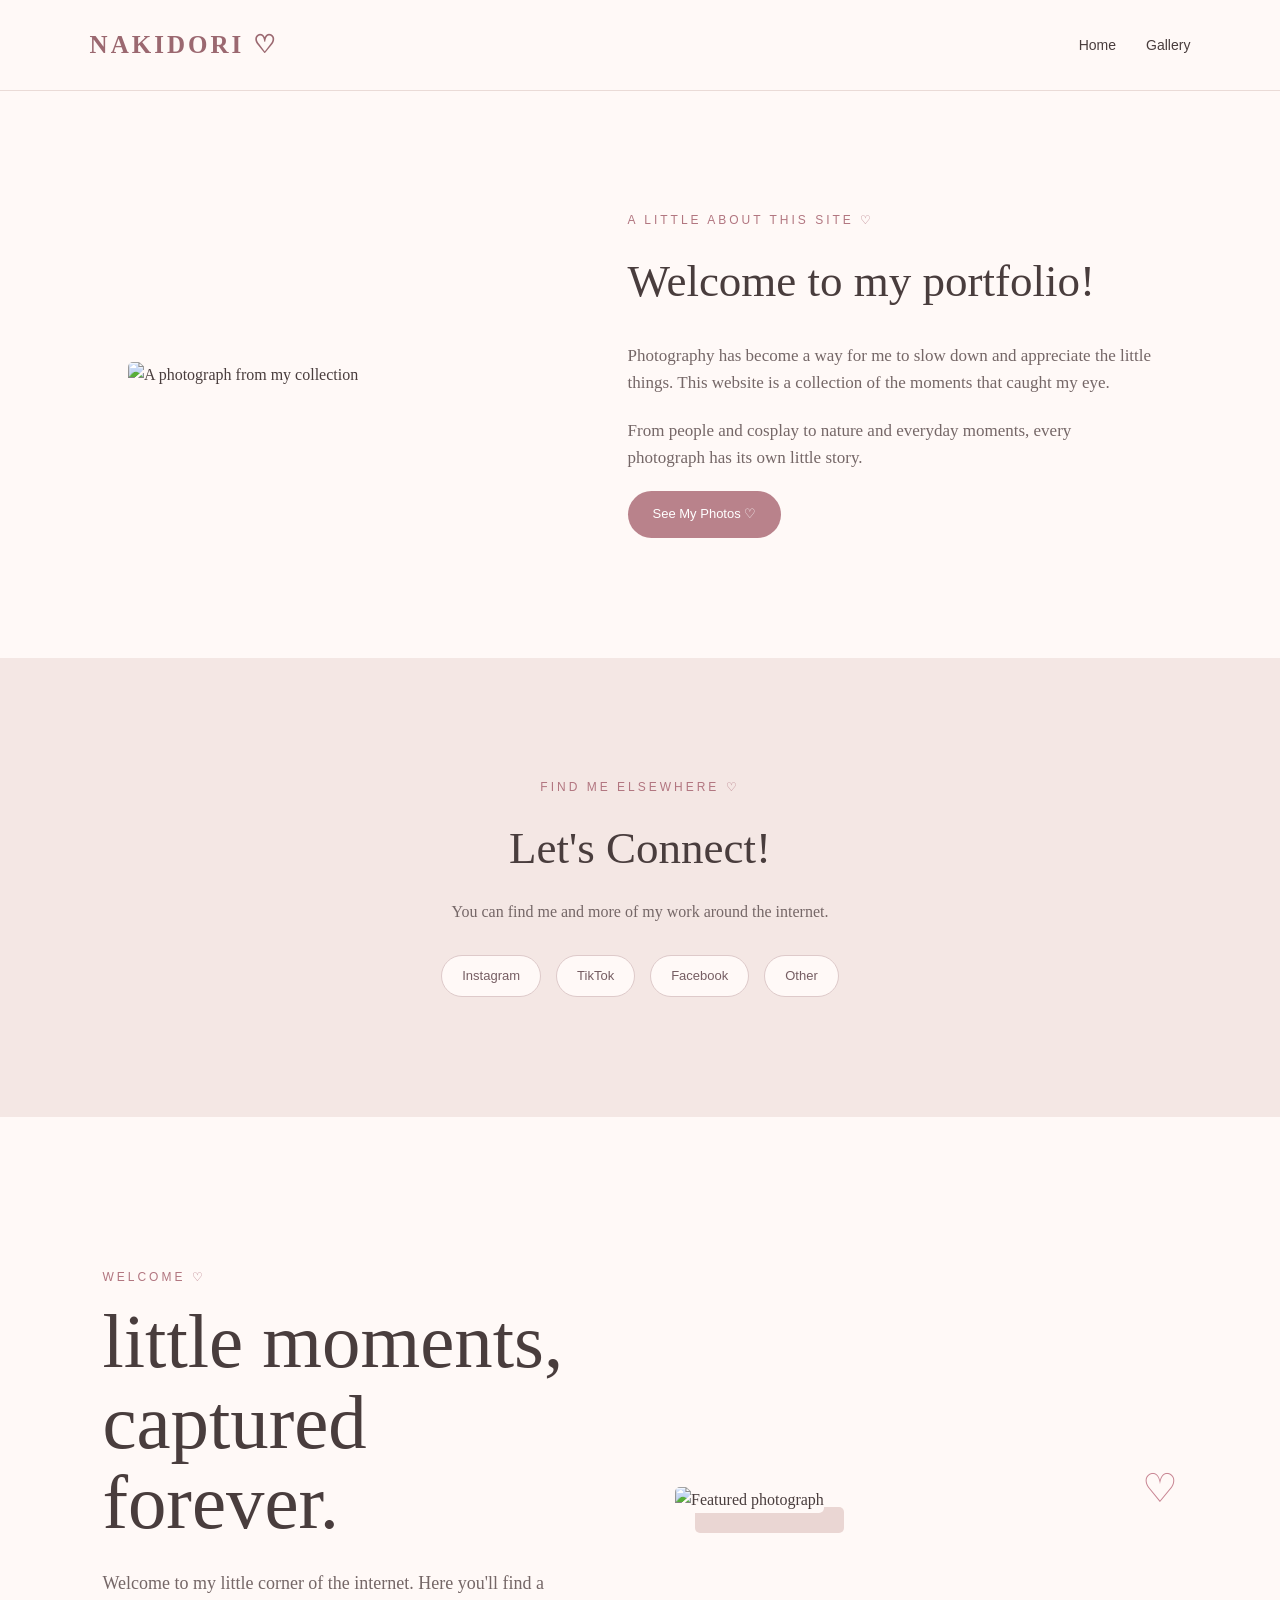
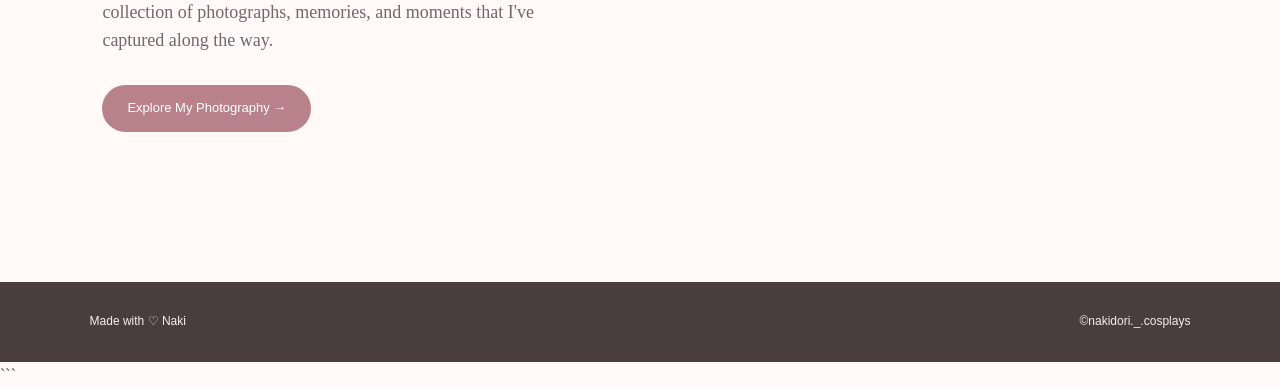
==== index.html @ 2868b4e8 "Update image sources in index.html" ====
<!DOCTYPE html>
<html lang="en">

<head>

    <meta charset="UTF-8">

    <meta name="viewport" content="width=device-width, initial-scale=1.0">

    <title>Naki ♡ Photography</title>

    <link rel="stylesheet" href="style.css">

</head>


<body>


    <!-- =====================================
         HEADER / NAVIGATION
    ====================================== -->

    <header class="site-header">

        <div class="logo">
            <a href="index.html">
                NAKIDORI ♡
            </a>
        </div>


        <nav class="navigation">

            <a href="index.html">
                Home
            </a>

            <a href="gallery.html">
                Gallery
            </a>

        </nav>

    </header>



    <!-- =====================================
         MAIN CONTENT
    ====================================== -->

    <main>


        <!-- =====================================
             ABOUT THIS SITE
        ====================================== -->

        <section class="about-section">


            <!-- Image -->

            <div class="about-image">

                <img
                    src="MeiThumbnail.png"
                    alt="A photograph from my collection"
                >

            </div>



            <!-- Text -->

            <div class="about-text">

                <p class="small-text">
                    A LITTLE ABOUT THIS SITE ♡
                </p>


                <h2>
                    Welcome to my portfolio!
                </h2>


                <p>
                    Photography has become a way for me to
                    slow down and appreciate the little things.
                    This website is a collection of the moments
                    that caught my eye.
                </p>


                <p>
                    From people and cosplay to nature and
                    everyday moments, every photograph has
                    its own little story.
                </p>


                <a
                    href="gallery.html"
                    class="contact-button"
                >
                    See My Photos ♡
                </a>

            </div>


        </section>



        <!-- =====================================
             SOCIAL MEDIA
        ====================================== -->

        <section class="contact-section">


            <p class="small-text">
                FIND ME ELSEWHERE ♡
            </p>


            <h2>
                Let's Connect!
            </h2>


            <p>
                You can find me and more of my work
                around the internet.
            </p>


            <div class="social-links">

                <!-- Replace # with your actual links -->

                <a href="#" target="_blank">
                    Instagram
                </a>


                <a href="#" target="_blank">
                    TikTok
                </a>


                <a href="#" target="_blank">
                    Facebook
                </a>


                <a href="#" target="_blank">
                    Other
                </a>

            </div>


        </section>



        <!-- =====================================
             LITTLE MOMENTS / WELCOME
        ====================================== -->

        <section class="hero">


            <!-- Text -->

            <div class="hero-text">

                <p class="small-text">
                    WELCOME ♡
                </p>


                <h1>
                    little moments,<br>
                    captured forever.
                </h1>


                <p class="intro">
                    Welcome to my little corner of the internet.
                    Here you'll find a collection of photographs,
                    memories, and moments that I've captured along
                    the way.
                </p>


                <a
                    href="gallery.html"
                    class="gallery-button"
                >
                    Explore My Photography →
                </a>

            </div>



            <!-- Featured Photograph -->

            <div class="hero-image">

                <img
                    src="Flamingo.png"
                    alt="Featured photograph"
                >

            </div>


        </section>



    </main>



    <!-- =====================================
         FOOTER
    ====================================== -->

    <footer class="site-footer">

        <p>
            Made with ♡ Naki
        </p>


        <p>
            ©nakidori._.cosplays
        </p>

    </footer>


</body>

</html>
```
---- style.css ----
/* =========================================
   Main Website Styles
========================================= */


/* =========================================
   GENERAL
========================================= */

* {
    margin: 0;
    padding: 0;
    box-sizing: border-box;
}

html {
    scroll-behavior: smooth;
    width: 100%;
    overflow-x: hidden;
}

body {
    width: 100%;
    max-width: 100%;
    overflow-x: hidden;

    background: #fff9f7;
    color: #493d3d;
    font-family: Georgia, "Times New Roman", serif;
    line-height: 1.6;
}

img {
    max-width: 100%;
    height: auto;
}

a {
    color: inherit;
    text-decoration: none;
}


/* =========================================
   HEADER / NAVIGATION
========================================= */

.site-header {
    width: 100%;
    max-width: 100%;

    padding: 25px 7%;

    display: flex;
    justify-content: space-between;
    align-items: center;

    background: rgba(255, 249, 247, 0.95);
    border-bottom: 1px solid #eadbd7;

    position: sticky;
    top: 0;
    z-index: 100;
}

.logo {
    font-size: 25px;
    font-weight: bold;
    letter-spacing: 3px;
    color: #9b6870;
}

.navigation {
    display: flex;
    gap: 30px;

    font-family: Arial, sans-serif;
    font-size: 14px;
}

.navigation a {
    transition: 0.3s;
}

.navigation a:hover {
    color: #c78391;
}


/* =========================================
   GENERAL TEXT
========================================= */

.small-text {
    color: #b27680;

    font-family: Arial, sans-serif;
    font-size: 12px;
    letter-spacing: 3px;

    margin-bottom: 15px;
}

h1,
h2,
h3 {
    font-weight: normal;
}

.section-heading {
    text-align: center;
}

.section-heading h2,
.about-text h2,
.contact-section h2 {
    font-size: 45px;
    margin-bottom: 10px;
}


/* =========================================
   BUTTONS
========================================= */

.gallery-button,
.contact-button {
    display: inline-block;

    padding: 13px 25px;

    background: #b9828b;
    color: white;

    border-radius: 30px;

    font-family: Arial, sans-serif;
    font-size: 13px;

    transition: 0.3s;
}

.gallery-button:hover,
.contact-button:hover {
    background: #96636c;
    transform: translateY(-3px);
}


/* =========================================
   HOME / HERO
========================================= */

.hero {
    width: 100%;
    max-width: 100%;

    min-height: 85vh;

    padding: 80px 8%;

    display: grid;
    grid-template-columns: minmax(0, 1fr) minmax(0, 1fr);

    gap: 70px;

    align-items: center;
}

.hero-text {
    min-width: 0;
}

.hero h1 {
    font-size: clamp(45px, 6vw, 80px);

    line-height: 1.05;

    color: #493d3d;

    margin-bottom: 25px;
}

.intro {
    max-width: 480px;

    font-size: 18px;

    color: #756767;

    margin-bottom: 30px;
}


/* =========================================
   HERO IMAGE
========================================= */

.hero-image {
    position: relative;
    min-width: 0;
}

.hero-image::before {
    content: "♡";

    position: absolute;

    top: -30px;
    right: 0;

    color: #c78391;

    font-size: 40px;

    z-index: 2;
}

.hero-image img {
    width: 100%;
    max-width: 100%;

    max-height: 650px;

    object-fit: cover;

    border-radius: 5px;

    box-shadow: 20px 20px 0 #ead6d3;
}


/* =========================================
   GALLERY PAGE
========================================= */

.gallery-page {
    width: 100%;
    max-width: 100%;

    padding: 100px 7%;
}

.gallery-page-header {
    text-align: center;

    margin-bottom: 50px;
}

.gallery-page-header h1 {
    font-size: clamp(45px, 6vw, 70px);

    margin-bottom: 15px;
}

.gallery-page-header p {
    color: #756767;

    max-width: 600px;

    margin: auto;
}


/* =========================================
   GALLERY FILTERS
========================================= */

.gallery-filters {
    display: flex;

    justify-content: center;

    gap: 10px;

    flex-wrap: wrap;

    margin-bottom: 45px;
}

.filter {
    border: 1px solid #decaca;

    background: transparent;

    padding: 9px 18px;

    border-radius: 20px;

    color: #765e63;

    cursor: pointer;

    font-family: Arial, sans-serif;

    transition: 0.3s;
}

.filter:hover,
.filter.active {
    background: #b9828b;

    color: white;

    border-color: #b9828b;
}


/* =========================================
   PHOTO GALLERY
========================================= */

.photo-gallery {
    columns: 3 280px;

    column-gap: 20px;

    width: 100%;
}

.photo {
    margin-bottom: 20px;

    break-inside: avoid;

    position: relative;

    overflow: hidden;

    border-radius: 5px;

    background: #eadbd7;
}

.photo img {
    width: 100%;
    max-width: 100%;

    display: block;

    transition: transform 0.5s ease;
}

.photo:hover img {
    transform: scale(1.04);
}


/* Little heart when hovering */

.photo::after {
    content: "♡";

    position: absolute;

    bottom: 12px;
    right: 15px;

    color: white;

    font-size: 22px;

    opacity: 0;

    transition: 0.3s;
}

.photo:hover::after {
    opacity: 1;
}


/* =========================================
   ABOUT SECTION
========================================= */

.about-section {
    width: 100%;
    max-width: 100%;

    padding: 120px 10%;

    display: grid;

    grid-template-columns: minmax(0, 0.8fr) minmax(0, 1fr);

    gap: 80px;

    align-items: center;
}

.about-image {
    min-width: 0;
}

.about-image img {
    width: 100%;
    max-width: 100%;

    max-height: 550px;

    object-fit: cover;

    border-radius: 5px;
}

.about-text {
    min-width: 0;
}

.about-text h2 {
    color: #493d3d;

    margin-bottom: 25px;
}

.about-text p:not(.small-text) {
    color: #756767;

    margin-bottom: 20px;

    font-size: 17px;
}


/* =========================================
   CONTACT SECTION
========================================= */

.contact-section {
    width: 100%;
    max-width: 100%;

    padding: 120px 20px;

    text-align: center;

    background: #f4e7e4;
}

.contact-section h2 {
    margin-bottom: 15px;
}

.contact-section > p:not(.small-text) {
    color: #756767;

    margin-bottom: 30px;
}


/* =========================================
   SOCIAL MEDIA LINKS
========================================= */

.social-links {
    display: flex;

    justify-content: center;
    align-items: center;

    gap: 15px;

    flex-wrap: wrap;

    margin-top: 30px;
}

.social-links a {
    display: inline-block;

    padding: 10px 20px;

    border: 1px solid #decaca;
    border-radius: 25px;

    color: #765e63;

    font-family: Arial, sans-serif;
    font-size: 13px;

    background: #fff9f7;

    transition: 0.3s;
}

.social-links a:hover {
    background: #b9828b;
    border-color: #b9828b;

    color: white;

    transform: translateY(-3px);
}


/* =========================================
   FOOTER
========================================= */

.site-footer {
    width: 100%;
    max-width: 100%;

    padding: 30px 7%;

    background: #493d3d;

    color: #f9eeee;

    font-family: Arial, sans-serif;

    font-size: 12px;

    display: flex;

    justify-content: space-between;
}


/* =========================================
   PAGE DECORATIONS
========================================= */

.decorative-heart {
    color: #c78391;

    font-size: 25px;
}

.divider {
    width: 60px;

    height: 1px;

    background: #d9b9b9;

    margin: 20px auto;
}


/* =========================================
   MOBILE
========================================= */

@media (max-width: 750px) {

    /* Header */

    .site-header {
        flex-direction: column;

        gap: 15px;

        padding: 20px 5%;
    }

    .navigation {
        gap: 15px;

        font-size: 12px;
    }


    /* Hero */

    .hero {
        grid-template-columns: 1fr;

        padding: 60px 8%;

        gap: 50px;
    }

    .hero h1 {
        font-size: 50px;
    }

    .hero-image {
        width: 100%;
    }

    .hero-image img {
        width: 100%;

        box-shadow: 10px 10px 0 #ead6d3;
    }


    /* Gallery */

    .gallery-page {
        padding: 70px 5%;
    }

    .photo-gallery {
        columns: 2 180px;

        column-gap: 12px;
    }

    .photo {
        margin-bottom: 12px;
    }


    /* About */

    .about-section {
        grid-template-columns: 1fr;

        padding: 80px 8%;

        gap: 40px;
    }


    /* Headings */

    .section-heading h2,
    .about-text h2,
    .contact-section h2 {
        font-size: 36px;
    }


    /* Social Links */

    .social-links {
        gap: 10px;
    }

    .social-links a {
        padding: 9px 16px;
    }


    /* Footer */

    .site-footer {
        flex-direction: column;

        gap: 8px;

        text-align: center;
    }
}


/* =========================================
   VERY SMALL PHONES
========================================= */

@media (max-width: 450px) {

    .hero {
        padding-left: 6%;
        padding-right: 6%;
    }

    .hero h1 {
        font-size: 42px;
    }

    .photo-gallery {
        columns: 1;
    }

    .navigation {
        flex-wrap: wrap;

        justify-content: center;
    }

    .about-section {
        padding-left: 6%;
        padding-right: 6%;
    }
}
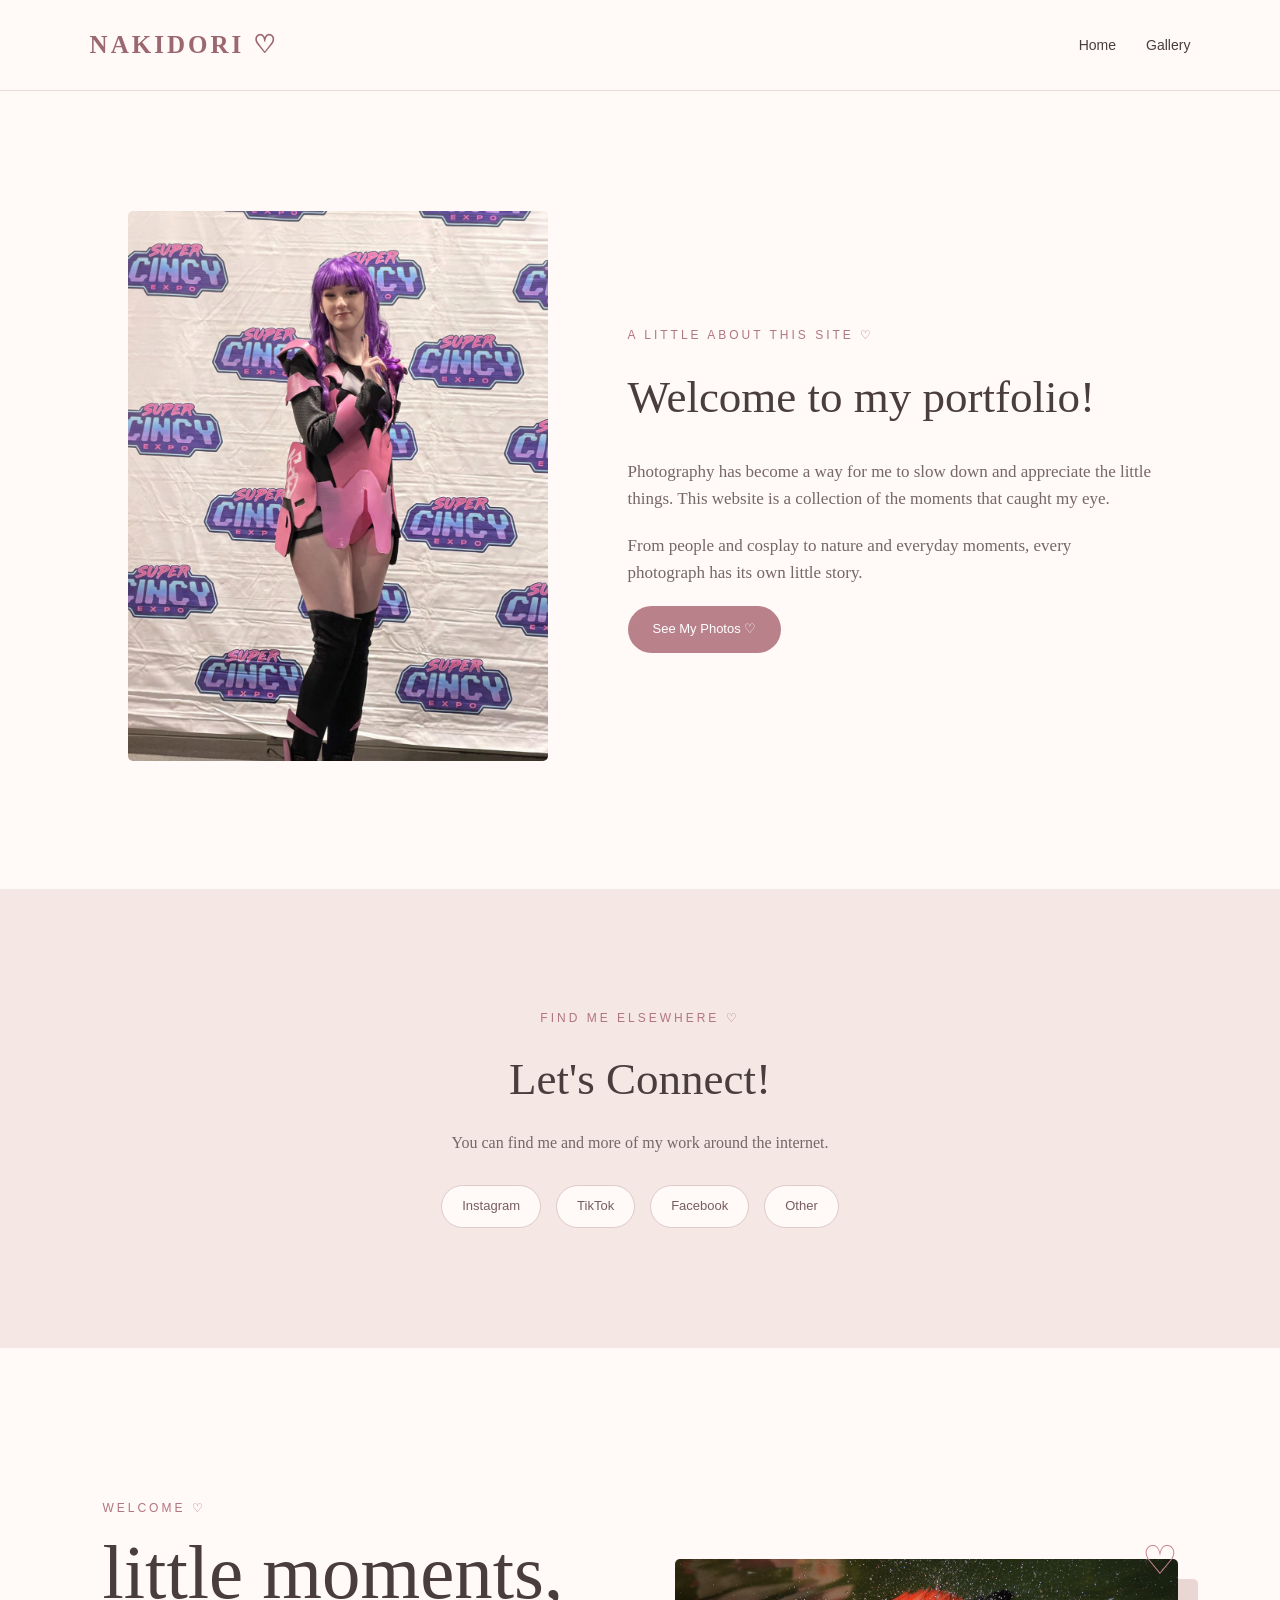
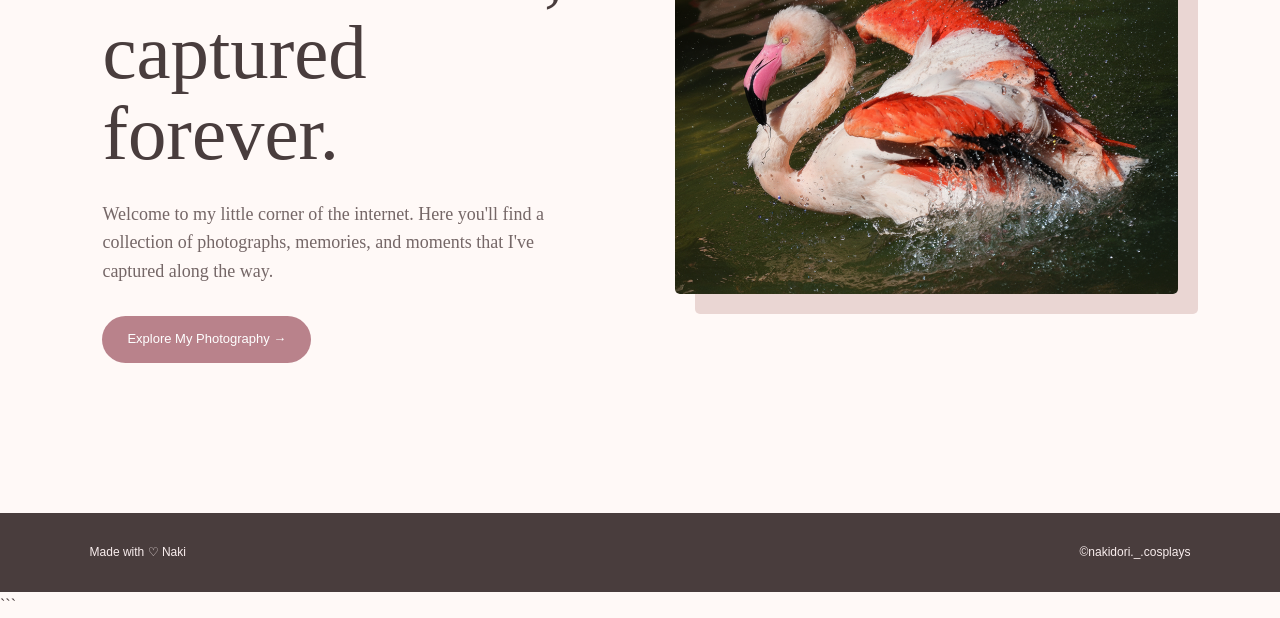
==== commit e2b5bf88: "Update image paths to include 'Images/' directory" ====
--- a/index.html
+++ b/index.html
@@ -65,7 +65,7 @@
             <div class="about-image">
 
                 <img
-                    src="MeiThumbnail.png"
+                    src="Images/MeiThumbnail.png"
                     alt="A photograph from my collection"
                 >
 
@@ -215,7 +215,7 @@
             <div class="hero-image">
 
                 <img
-                    src="Flamingo.png"
+                    src="Images/Flamingo.png"
                     alt="Featured photograph"
                 >
 
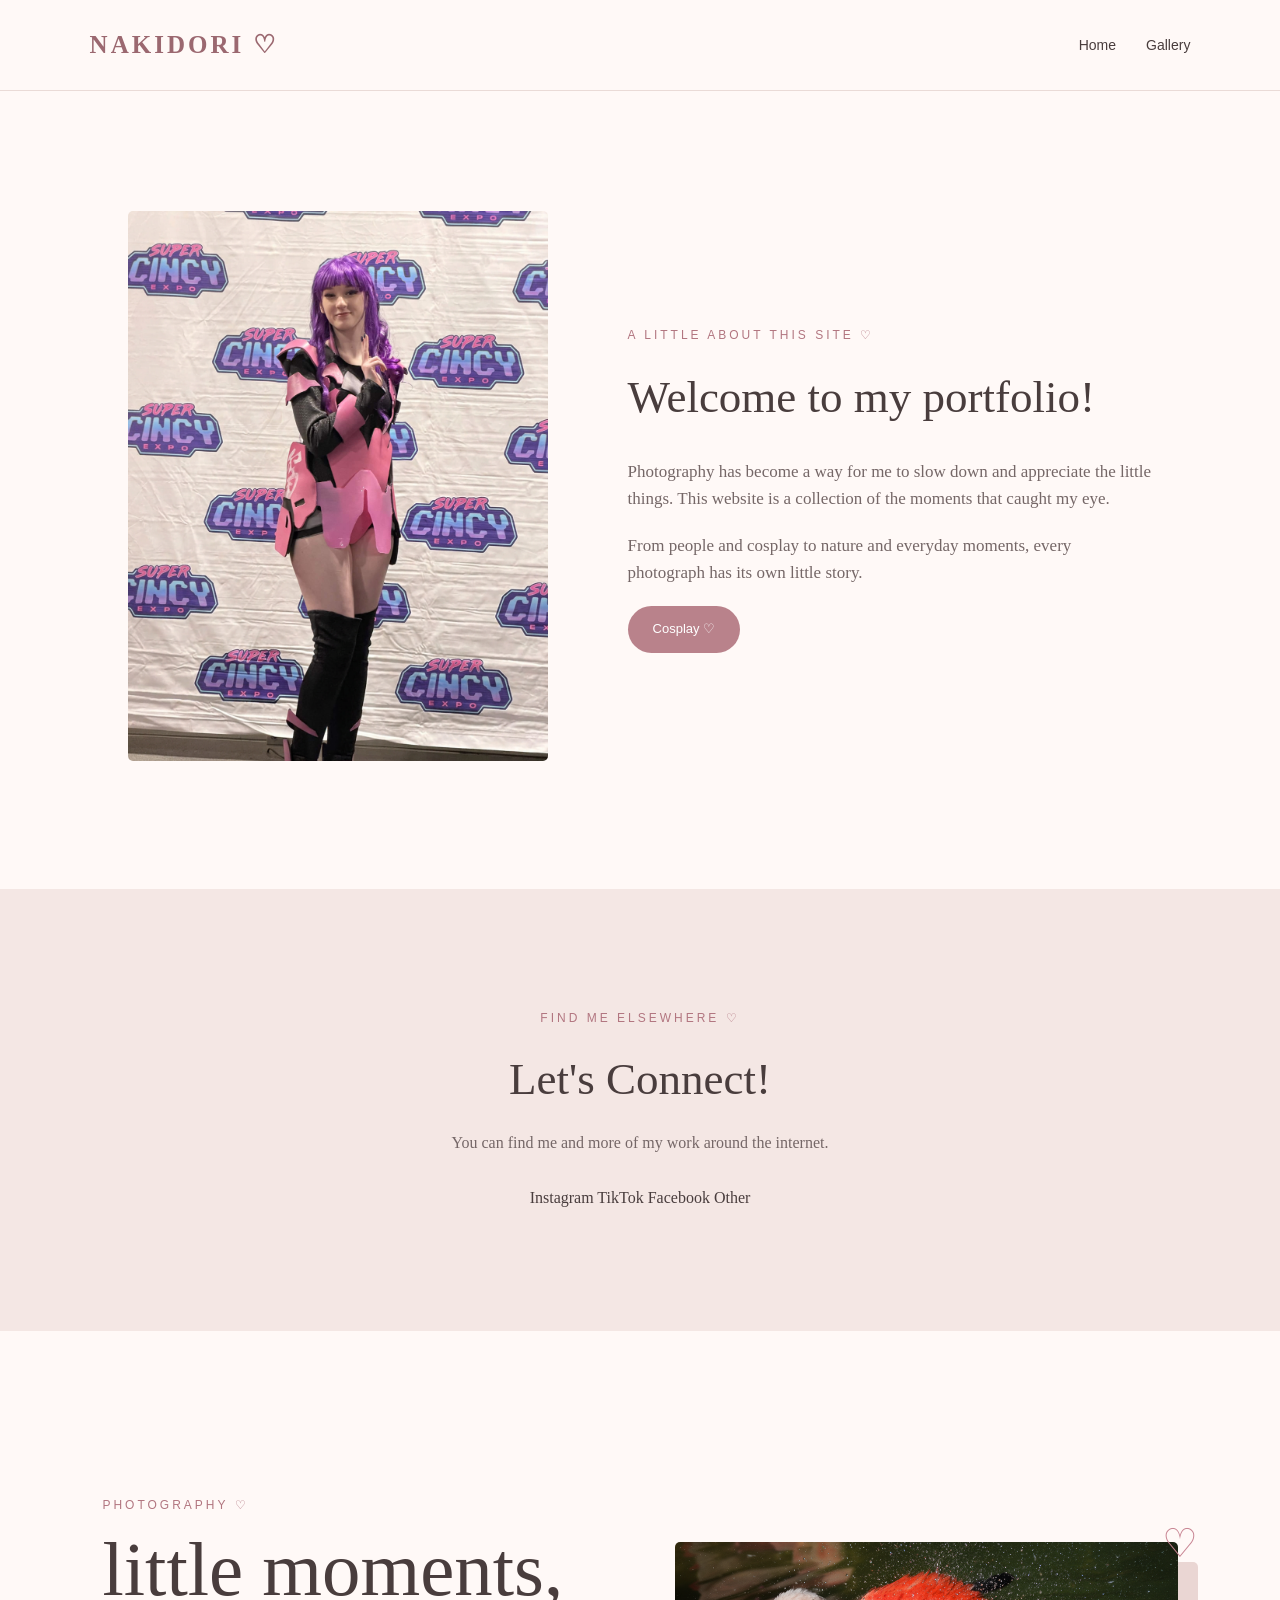
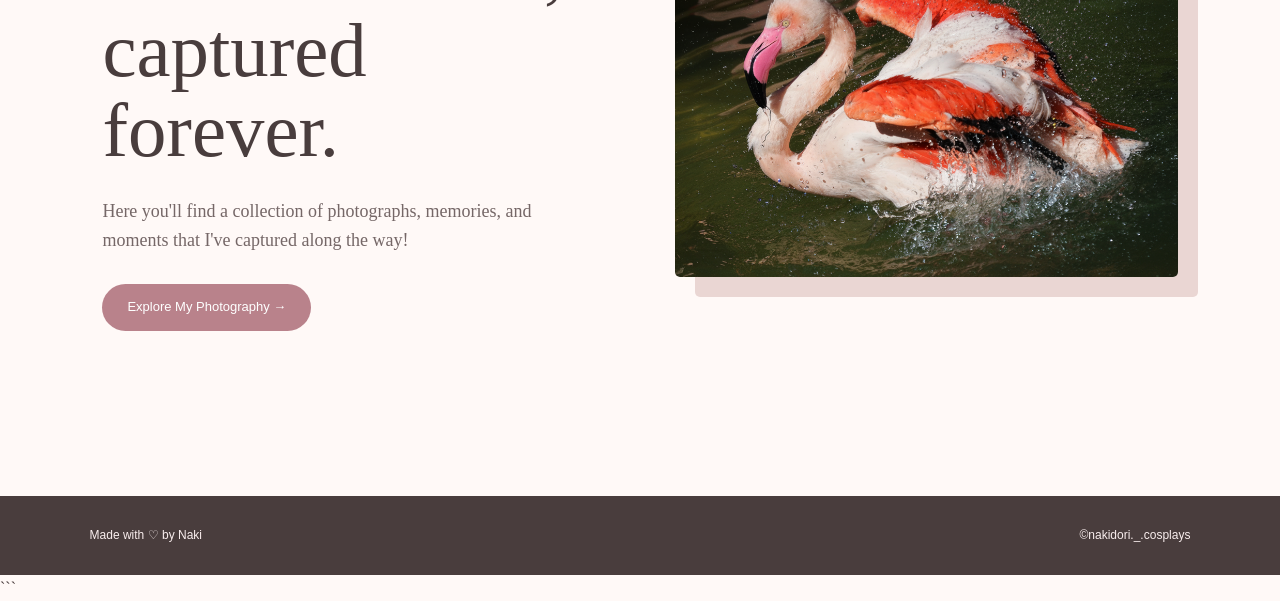
==== commit 687ca278: "Update text content in index.html" ====
--- a/index.html
+++ b/index.html
@@ -106,7 +106,7 @@
                     href="gallery.html"
                     class="contact-button"
                 >
-                    See My Photos ♡
+                    Cosplay ♡
                 </a>
 
             </div>
@@ -181,7 +181,7 @@
             <div class="hero-text">
 
                 <p class="small-text">
-                    WELCOME ♡
+                    PHOTOGRAPHY ♡
                 </p>
 
 
@@ -192,10 +192,9 @@
 
 
                 <p class="intro">
-                    Welcome to my little corner of the internet.
                     Here you'll find a collection of photographs,
                     memories, and moments that I've captured along
-                    the way.
+                    the way!
                 </p>
 
 
@@ -237,7 +236,7 @@
     <footer class="site-footer">
 
         <p>
-            Made with ♡ Naki
+            Made with ♡ by Naki
         </p>
 
 
--- a/style.css
+++ b/style.css
@@ -15,26 +15,15 @@
 
 html {
     scroll-behavior: smooth;
-    width: 100%;
-    overflow-x: hidden;
 }
 
 body {
-    width: 100%;
-    max-width: 100%;
-    overflow-x: hidden;
-
     background: #fff9f7;
     color: #493d3d;
     font-family: Georgia, "Times New Roman", serif;
     line-height: 1.6;
 }
 
-img {
-    max-width: 100%;
-    height: auto;
-}
-
 a {
     color: inherit;
     text-decoration: none;
@@ -47,8 +36,6 @@
 
 .site-header {
     width: 100%;
-    max-width: 100%;
-
     padding: 25px 7%;
 
     display: flex;
@@ -152,23 +139,16 @@
 ========================================= */
 
 .hero {
-    width: 100%;
-    max-width: 100%;
-
     min-height: 85vh;
 
     padding: 80px 8%;
 
     display: grid;
-    grid-template-columns: minmax(0, 1fr) minmax(0, 1fr);
+    grid-template-columns: 1fr 1fr;
 
     gap: 70px;
 
     align-items: center;
-}
-
-.hero-text {
-    min-width: 0;
 }
 
 .hero h1 {
@@ -198,7 +178,6 @@
 
 .hero-image {
     position: relative;
-    min-width: 0;
 }
 
 .hero-image::before {
@@ -207,7 +186,7 @@
     position: absolute;
 
     top: -30px;
-    right: 0;
+    right: -20px;
 
     color: #c78391;
 
@@ -218,7 +197,6 @@
 
 .hero-image img {
     width: 100%;
-    max-width: 100%;
 
     max-height: 650px;
 
@@ -235,9 +213,6 @@
 ========================================= */
 
 .gallery-page {
-    width: 100%;
-    max-width: 100%;
-
     padding: 100px 7%;
 }
 
@@ -314,8 +289,6 @@
     columns: 3 280px;
 
     column-gap: 20px;
-
-    width: 100%;
 }
 
 .photo {
@@ -334,7 +307,6 @@
 
 .photo img {
     width: 100%;
-    max-width: 100%;
 
     display: block;
 
@@ -375,37 +347,25 @@
 ========================================= */
 
 .about-section {
-    width: 100%;
-    max-width: 100%;
-
     padding: 120px 10%;
 
     display: grid;
 
-    grid-template-columns: minmax(0, 0.8fr) minmax(0, 1fr);
+    grid-template-columns: 0.8fr 1fr;
 
     gap: 80px;
 
     align-items: center;
-}
-
-.about-image {
-    min-width: 0;
 }
 
 .about-image img {
     width: 100%;
-    max-width: 100%;
 
     max-height: 550px;
 
     object-fit: cover;
 
     border-radius: 5px;
-}
-
-.about-text {
-    min-width: 0;
 }
 
 .about-text h2 {
@@ -428,9 +388,6 @@
 ========================================= */
 
 .contact-section {
-    width: 100%;
-    max-width: 100%;
-
     padding: 120px 20px;
 
     text-align: center;
@@ -450,58 +407,10 @@
 
 
 /* =========================================
-   SOCIAL MEDIA LINKS
-========================================= */
-
-.social-links {
-    display: flex;
-
-    justify-content: center;
-    align-items: center;
-
-    gap: 15px;
-
-    flex-wrap: wrap;
-
-    margin-top: 30px;
-}
-
-.social-links a {
-    display: inline-block;
-
-    padding: 10px 20px;
-
-    border: 1px solid #decaca;
-    border-radius: 25px;
-
-    color: #765e63;
-
-    font-family: Arial, sans-serif;
-    font-size: 13px;
-
-    background: #fff9f7;
-
-    transition: 0.3s;
-}
-
-.social-links a:hover {
-    background: #b9828b;
-    border-color: #b9828b;
-
-    color: white;
-
-    transform: translateY(-3px);
-}
-
-
-/* =========================================
    FOOTER
 ========================================= */
 
 .site-footer {
-    width: 100%;
-    max-width: 100%;
-
     padding: 30px 7%;
 
     background: #493d3d;
@@ -576,13 +485,7 @@
         font-size: 50px;
     }
 
-    .hero-image {
-        width: 100%;
-    }
-
     .hero-image img {
-        width: 100%;
-
         box-shadow: 10px 10px 0 #ead6d3;
     }
 
@@ -624,17 +527,6 @@
     }
 
 
-    /* Social Links */
-
-    .social-links {
-        gap: 10px;
-    }
-
-    .social-links a {
-        padding: 9px 16px;
-    }
-
-
     /* Footer */
 
     .site-footer {
@@ -653,11 +545,6 @@
 
 @media (max-width: 450px) {
 
-    .hero {
-        padding-left: 6%;
-        padding-right: 6%;
-    }
-
     .hero h1 {
         font-size: 42px;
     }
@@ -671,9 +558,5 @@
 
         justify-content: center;
     }
-
-    .about-section {
-        padding-left: 6%;
-        padding-right: 6%;
-    }
-}
+}
+```
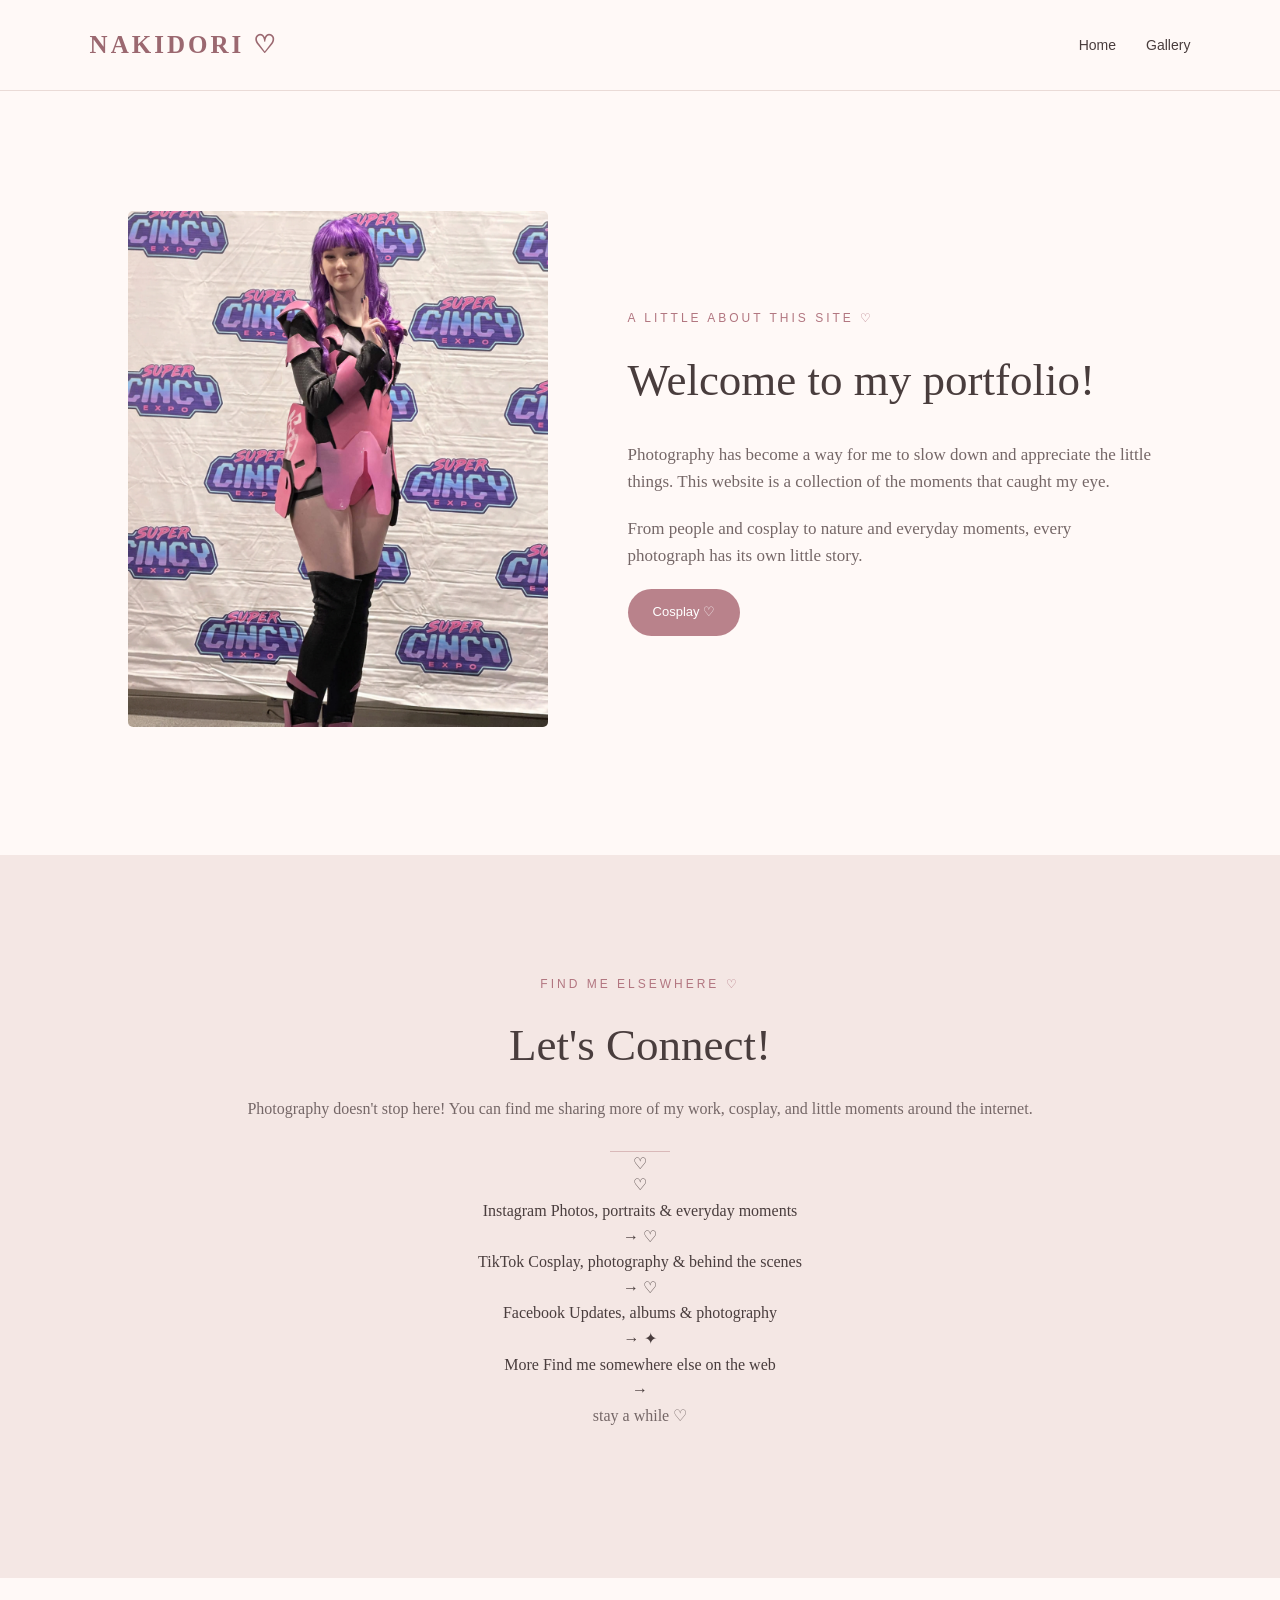
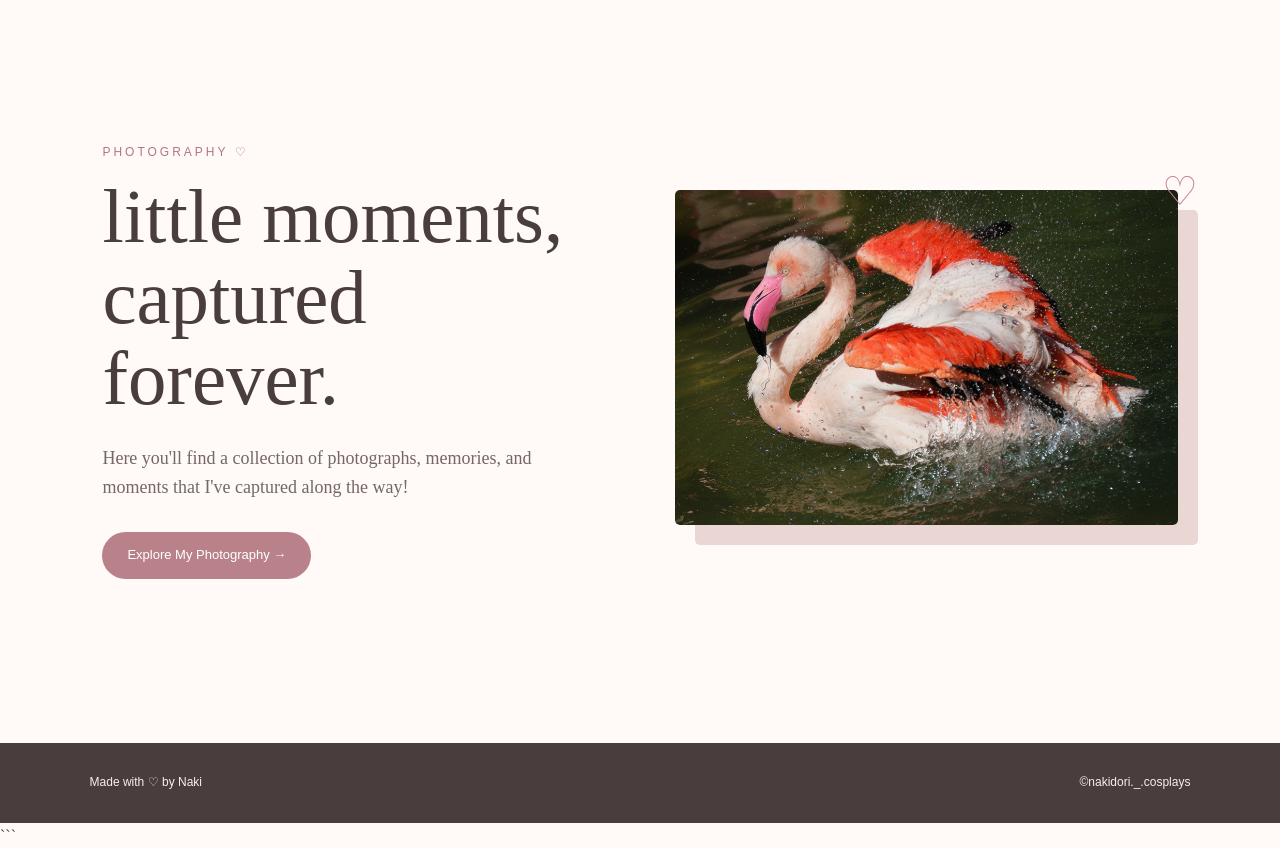
==== commit 6068db49: "Update index.html" ====
--- a/index.html
+++ b/index.html
@@ -116,56 +116,175 @@
 
 
 
-        <!-- =====================================
-             SOCIAL MEDIA
-        ====================================== -->
-
-        <section class="contact-section">
-
-
-            <p class="small-text">
-                FIND ME ELSEWHERE ♡
-            </p>
-
-
-            <h2>
-                Let's Connect!
-            </h2>
-
-
-            <p>
-                You can find me and more of my work
-                around the internet.
-            </p>
-
-
-            <div class="social-links">
-
-                <!-- Replace # with your actual links -->
-
-                <a href="#" target="_blank">
+<!-- =====================================
+     SOCIAL MEDIA
+====================================== -->
+
+<section class="contact-section">
+
+    <p class="small-text">
+        FIND ME ELSEWHERE ♡
+    </p>
+
+    <h2>
+        Let's Connect!
+    </h2>
+
+    <p class="social-intro">
+        Photography doesn't stop here! You can find me
+        sharing more of my work, cosplay, and little
+        moments around the internet.
+    </p>
+
+
+    <!-- Decorative divider -->
+
+    <div class="divider">
+        ♡
+    </div>
+
+
+    <!-- Social Media Cards -->
+
+    <div class="social-cards">
+
+
+        <!-- Instagram -->
+
+        <a
+            href="#"
+            target="_blank"
+            class="social-card"
+        >
+
+            <span class="social-icon">
+                ♡
+            </span>
+
+            <div class="social-card-text">
+
+                <span class="social-name">
                     Instagram
-                </a>
-
-
-                <a href="#" target="_blank">
+                </span>
+
+                <span class="social-description">
+                    Photos, portraits & everyday moments
+                </span>
+
+            </div>
+
+            <span class="social-arrow">
+                →
+            </span>
+
+        </a>
+
+
+
+        <!-- TikTok -->
+
+        <a
+            href="#"
+            target="_blank"
+            class="social-card"
+        >
+
+            <span class="social-icon">
+                ♡
+            </span>
+
+            <div class="social-card-text">
+
+                <span class="social-name">
                     TikTok
-                </a>
-
-
-                <a href="#" target="_blank">
+                </span>
+
+                <span class="social-description">
+                    Cosplay, photography & behind the scenes
+                </span>
+
+            </div>
+
+            <span class="social-arrow">
+                →
+            </span>
+
+        </a>
+
+
+
+        <!-- Facebook -->
+
+        <a
+            href="#"
+            target="_blank"
+            class="social-card"
+        >
+
+            <span class="social-icon">
+                ♡
+            </span>
+
+            <div class="social-card-text">
+
+                <span class="social-name">
                     Facebook
-                </a>
-
-
-                <a href="#" target="_blank">
-                    Other
-                </a>
-
-            </div>
-
-
-        </section>
+                </span>
+
+                <span class="social-description">
+                    Updates, albums & photography
+                </span>
+
+            </div>
+
+            <span class="social-arrow">
+                →
+            </span>
+
+        </a>
+
+
+
+        <!-- Other -->
+
+        <a
+            href="#"
+            target="_blank"
+            class="social-card"
+        >
+
+            <span class="social-icon">
+                ✦
+            </span>
+
+            <div class="social-card-text">
+
+                <span class="social-name">
+                    More
+                </span>
+
+                <span class="social-description">
+                    Find me somewhere else on the web
+                </span>
+
+            </div>
+
+            <span class="social-arrow">
+                →
+            </span>
+
+        </a>
+
+    </div>
+
+
+    <!-- Little decorative text -->
+
+    <p class="social-footer-text">
+        stay a while ♡
+    </p>
+
+</section>
 
 
 
--- a/style.css
+++ b/style.css
@@ -366,6 +366,9 @@
     object-fit: cover;
 
     border-radius: 5px;
+
+   object-position: top center;
+   
 }
 
 .about-text h2 {
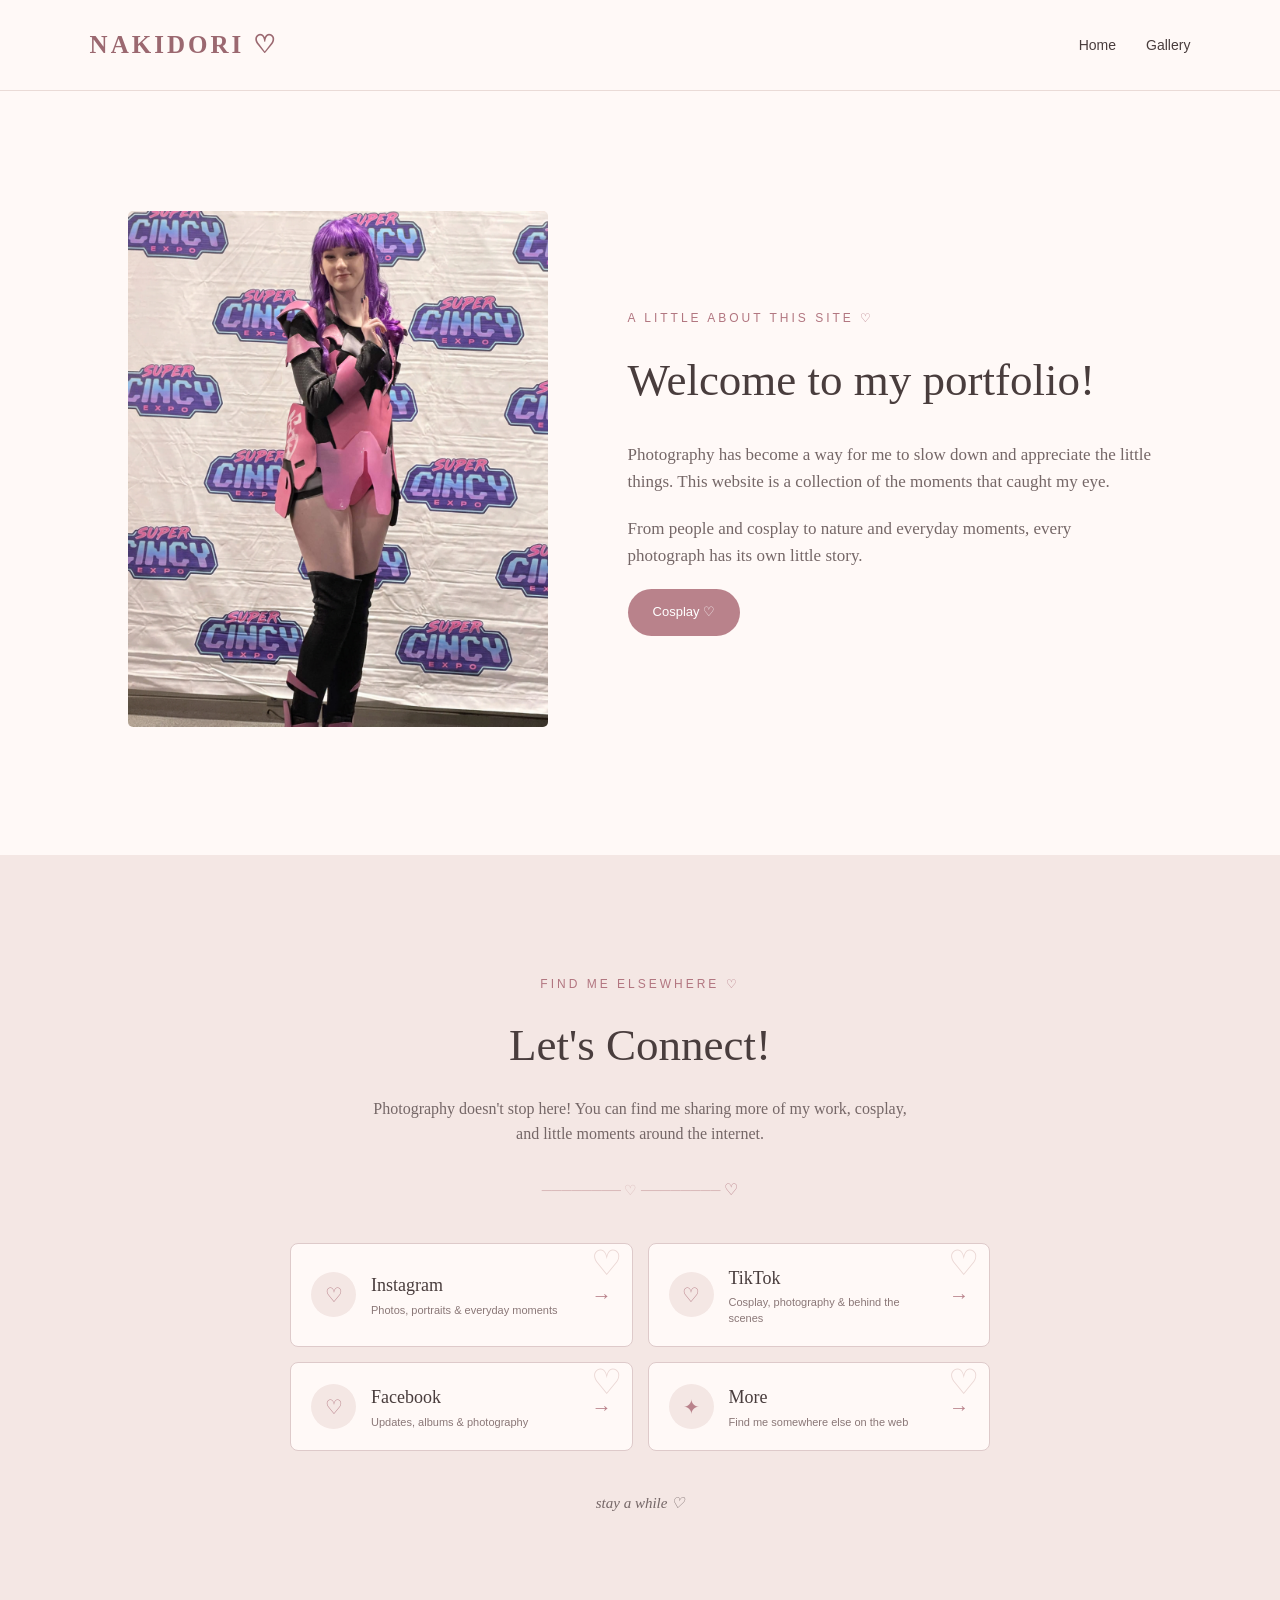
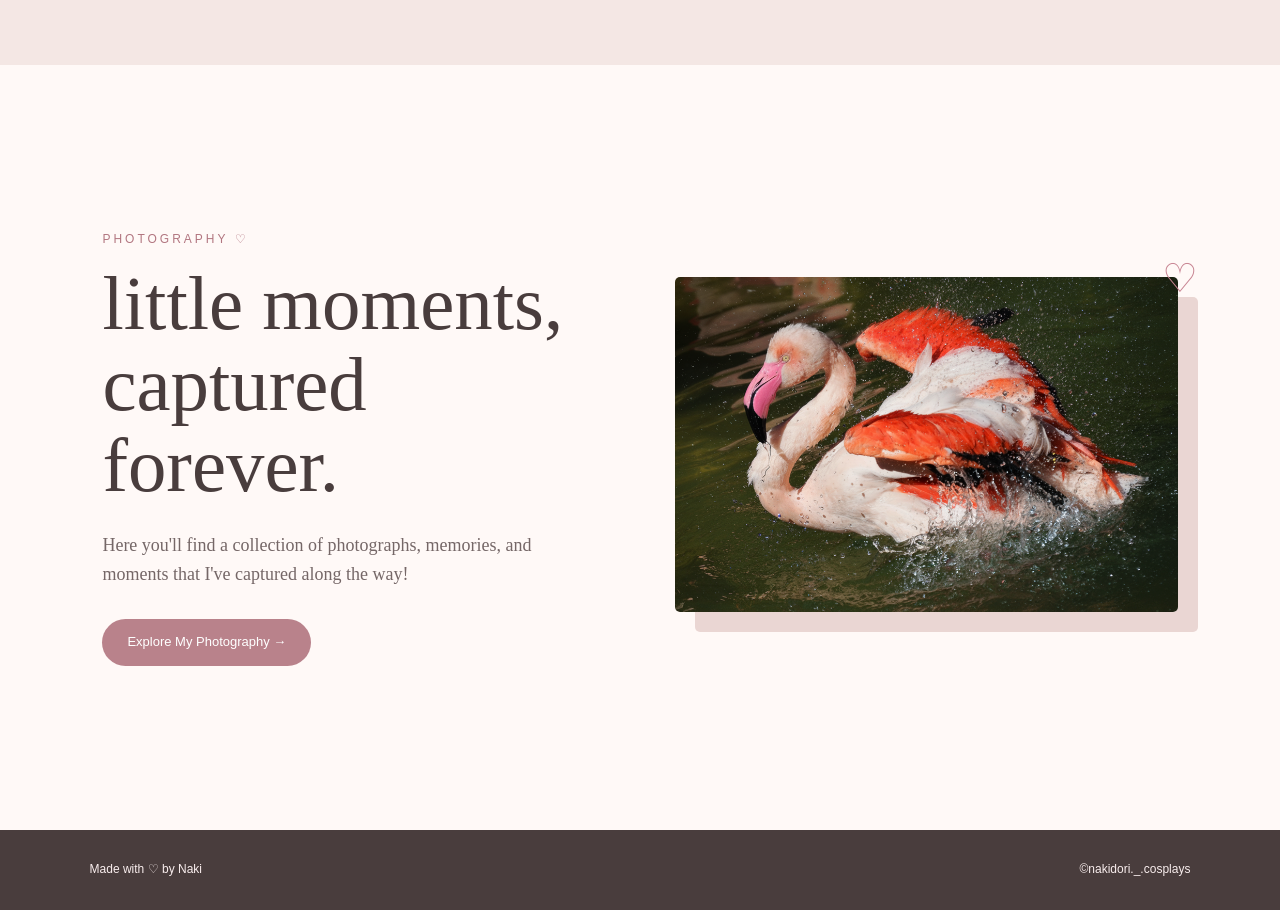
==== commit 399e01b6: "Update index.html" ====
--- a/index.html
+++ b/index.html
@@ -369,4 +369,3 @@
 </body>
 
 </html>
-```
--- a/style.css
+++ b/style.css
@@ -562,4 +562,235 @@
         justify-content: center;
     }
 }
-```
+
+/* =========================================
+   SOCIAL MEDIA SECTION
+========================================= */
+
+.social-intro {
+    max-width: 550px;
+    margin: 0 auto;
+    color: #756767;
+    font-size: 16px;
+}
+
+
+/* Decorative Divider */
+
+.contact-section .divider {
+    position: relative;
+
+    color: #b9828b;
+
+    background: none;
+
+    width: 100%;
+    height: auto;
+
+    margin: 30px auto;
+}
+
+.contact-section .divider::before {
+    content: "────────  ♡  ────────";
+
+    color: #d9b9b9;
+
+    font-family: Georgia, "Times New Roman", serif;
+    font-size: 14px;
+}
+
+
+/* Social Cards Container */
+
+.social-cards {
+    max-width: 700px;
+
+    margin: 40px auto 0;
+
+    display: grid;
+
+    grid-template-columns: 1fr 1fr;
+
+    gap: 15px;
+
+    text-align: left;
+}
+
+
+/* Individual Card */
+
+.social-card {
+    position: relative;
+
+    display: flex;
+
+    align-items: center;
+
+    gap: 15px;
+
+    padding: 20px;
+
+    background: #fff9f7;
+
+    border: 1px solid #decaca;
+
+    border-radius: 8px;
+
+    transition: 0.3s ease;
+
+    overflow: hidden;
+}
+
+
+/* Decorative corner */
+
+.social-card::before {
+    content: "♡";
+
+    position: absolute;
+
+    top: -8px;
+    right: 10px;
+
+    color: #ead6d3;
+
+    font-size: 35px;
+
+    transition: 0.3s;
+}
+
+
+/* Icon */
+
+.social-icon {
+    width: 45px;
+    height: 45px;
+
+    flex-shrink: 0;
+
+    display: flex;
+
+    align-items: center;
+    justify-content: center;
+
+    border-radius: 50%;
+
+    background: #f4e7e4;
+
+    color: #b9828b;
+
+    font-size: 20px;
+
+    transition: 0.3s;
+}
+
+
+/* Text */
+
+.social-card-text {
+    display: flex;
+
+    flex-direction: column;
+
+    gap: 3px;
+
+    min-width: 0;
+}
+
+.social-name {
+    color: #493d3d;
+
+    font-family: Georgia, "Times New Roman", serif;
+
+    font-size: 18px;
+}
+
+.social-description {
+    color: #8a7777;
+
+    font-family: Arial, sans-serif;
+
+    font-size: 11px;
+
+    line-height: 1.4;
+}
+
+
+/* Arrow */
+
+.social-arrow {
+    margin-left: auto;
+
+    color: #b9828b;
+
+    font-size: 20px;
+
+    transition: 0.3s;
+}
+
+
+/* Hover */
+
+.social-card:hover {
+    transform: translateY(-5px);
+
+    background: #fff;
+
+    border-color: #c78391;
+
+    box-shadow: 8px 8px 0 #ead6d3;
+}
+
+.social-card:hover .social-icon {
+    background: #b9828b;
+
+    color: white;
+
+    transform: rotate(-8deg);
+}
+
+.social-card:hover .social-arrow {
+    transform: translateX(5px);
+}
+
+.social-card:hover::before {
+    color: #decaca;
+
+    transform: rotate(10deg);
+}
+
+
+/* Bottom Text */
+
+.social-footer-text {
+    margin-top: 40px;
+
+    color: #b27680;
+
+    font-family: Georgia, "Times New Roman", serif;
+
+    font-style: italic;
+
+    font-size: 15px;
+}
+
+
+/* =========================================
+   SOCIAL MEDIA MOBILE
+========================================= */
+
+@media (max-width: 750px) {
+
+    .social-cards {
+        grid-template-columns: 1fr;
+
+        max-width: 500px;
+
+        gap: 12px;
+    }
+
+    .social-card {
+        padding: 18px;
+    }
+
+}
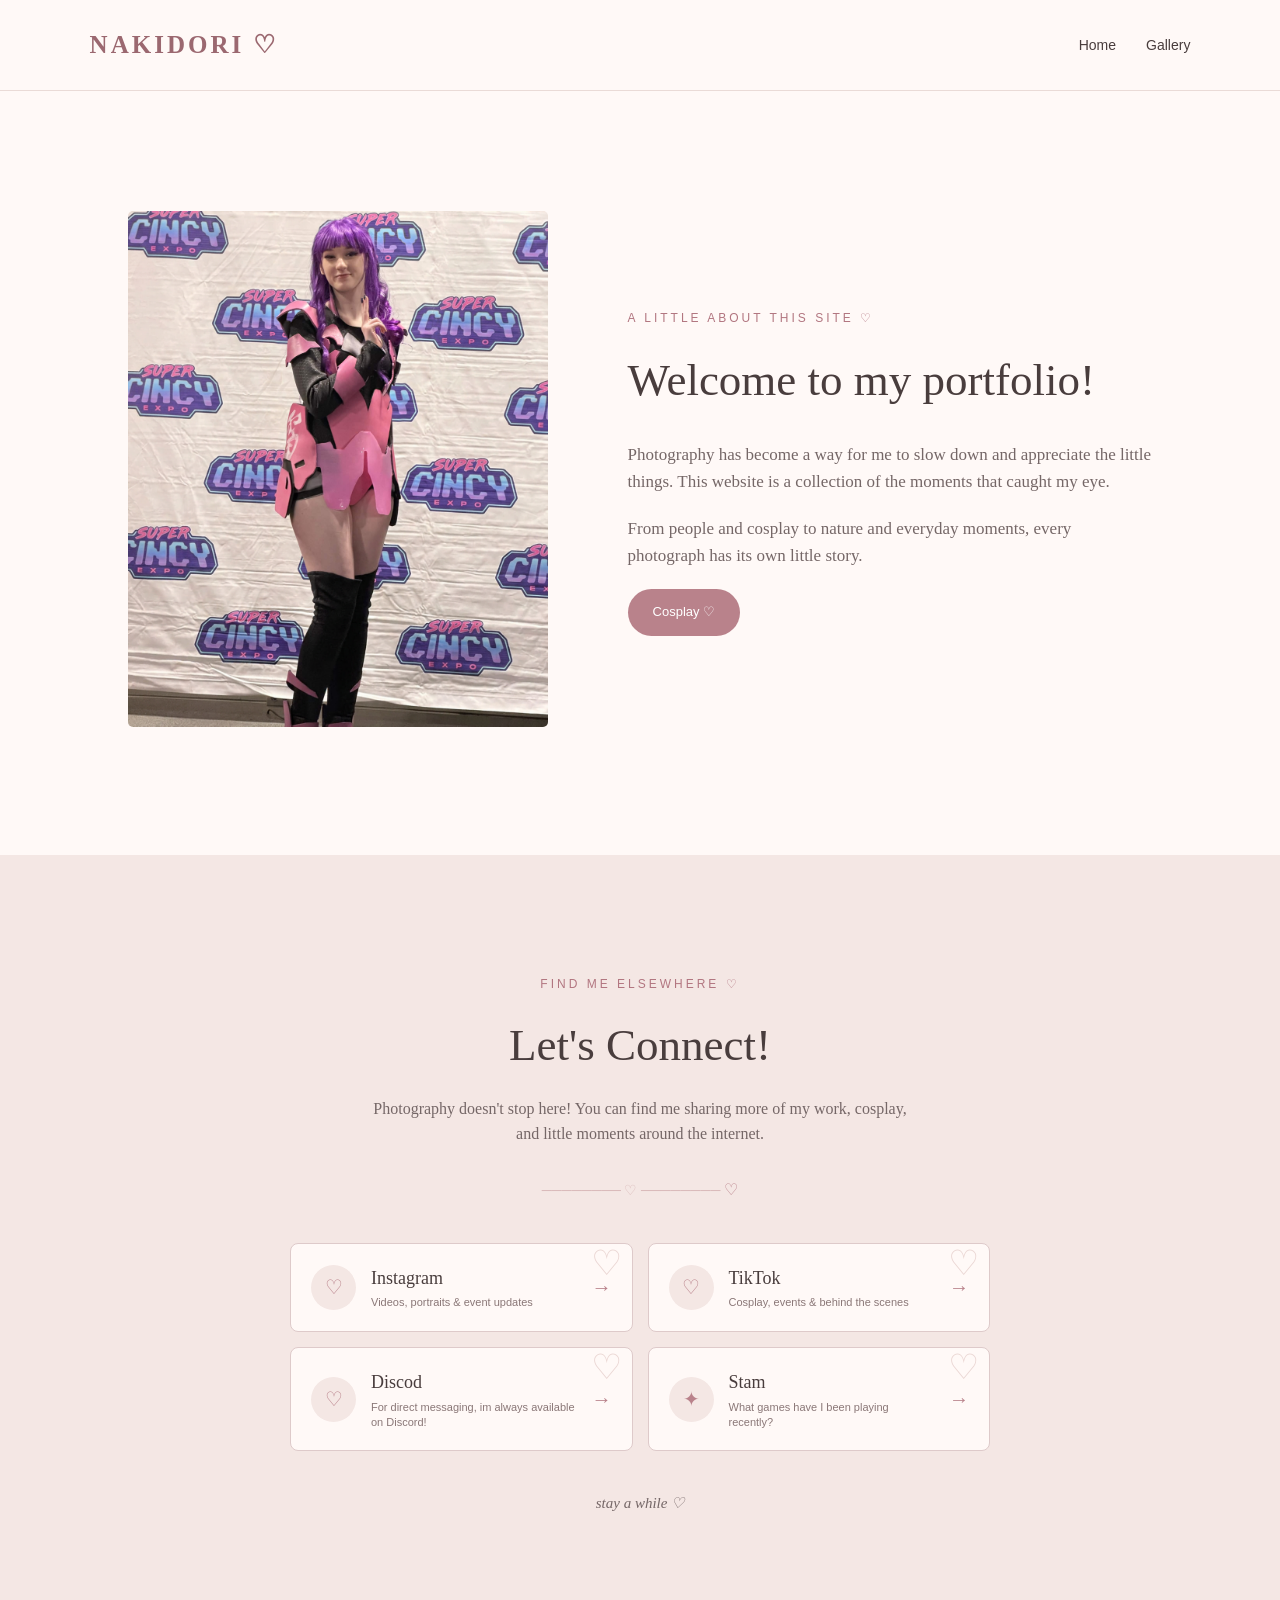
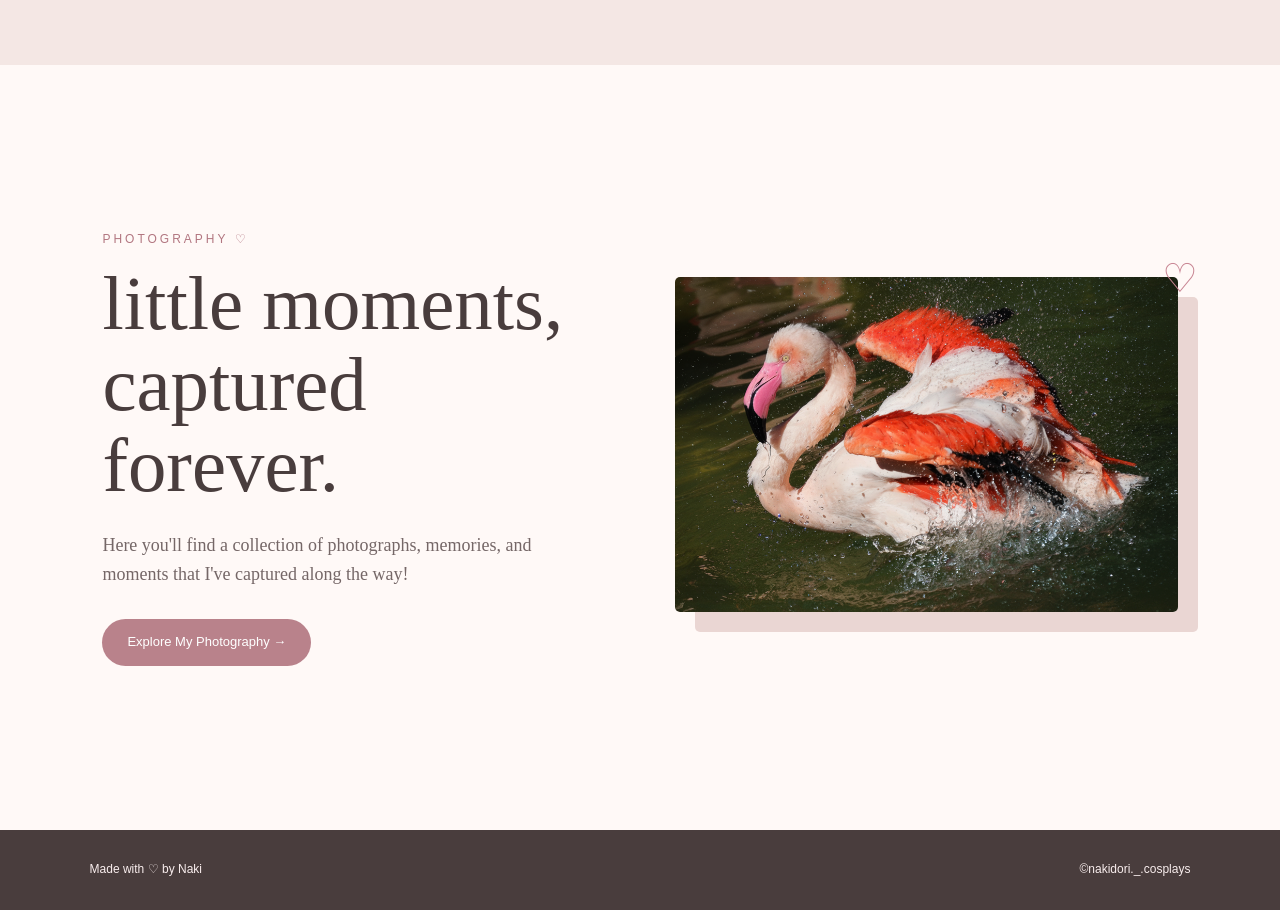
==== commit 99fc4fc1: "Update social media links and descriptions in index.html" ====
--- a/index.html
+++ b/index.html
@@ -152,7 +152,7 @@
         <!-- Instagram -->
 
         <a
-            href="#"
+            href="https://www.instagram.com/nakidori._?igsi=ejY2bWpkOHp4aGU0&utm_source=qr"
             target="_blank"
             class="social-card"
         >
@@ -168,7 +168,7 @@
                 </span>
 
                 <span class="social-description">
-                    Photos, portraits & everyday moments
+                    Videos, portraits & event updates
                 </span>
 
             </div>
@@ -184,7 +184,7 @@
         <!-- TikTok -->
 
         <a
-            href="#"
+            href="www.tiktok.com/@nakidori._.cosplays"
             target="_blank"
             class="social-card"
         >
@@ -200,7 +200,7 @@
                 </span>
 
                 <span class="social-description">
-                    Cosplay, photography & behind the scenes
+                    Cosplay, events & behind the scenes
                 </span>
 
             </div>
@@ -213,10 +213,10 @@
 
 
 
-        <!-- Facebook -->
+        <!-- Discord -->
 
         <a
-            href="#"
+            href="discordapp.com/users/757360305398481057"
             target="_blank"
             class="social-card"
         >
@@ -228,11 +228,11 @@
             <div class="social-card-text">
 
                 <span class="social-name">
-                    Facebook
+                    Discod
                 </span>
 
                 <span class="social-description">
-                    Updates, albums & photography
+                    For direct messaging, im always available on Discord!
                 </span>
 
             </div>
@@ -245,10 +245,10 @@
 
 
 
-        <!-- Other -->
+        <!-- Steam -->
 
         <a
-            href="#"
+            href="https://steamcommunity.com/profiles/76561199049647056/"
             target="_blank"
             class="social-card"
         >
@@ -260,11 +260,11 @@
             <div class="social-card-text">
 
                 <span class="social-name">
-                    More
+                    Stam
                 </span>
 
                 <span class="social-description">
-                    Find me somewhere else on the web
+                    What games have I been playing recently?
                 </span>
 
             </div>
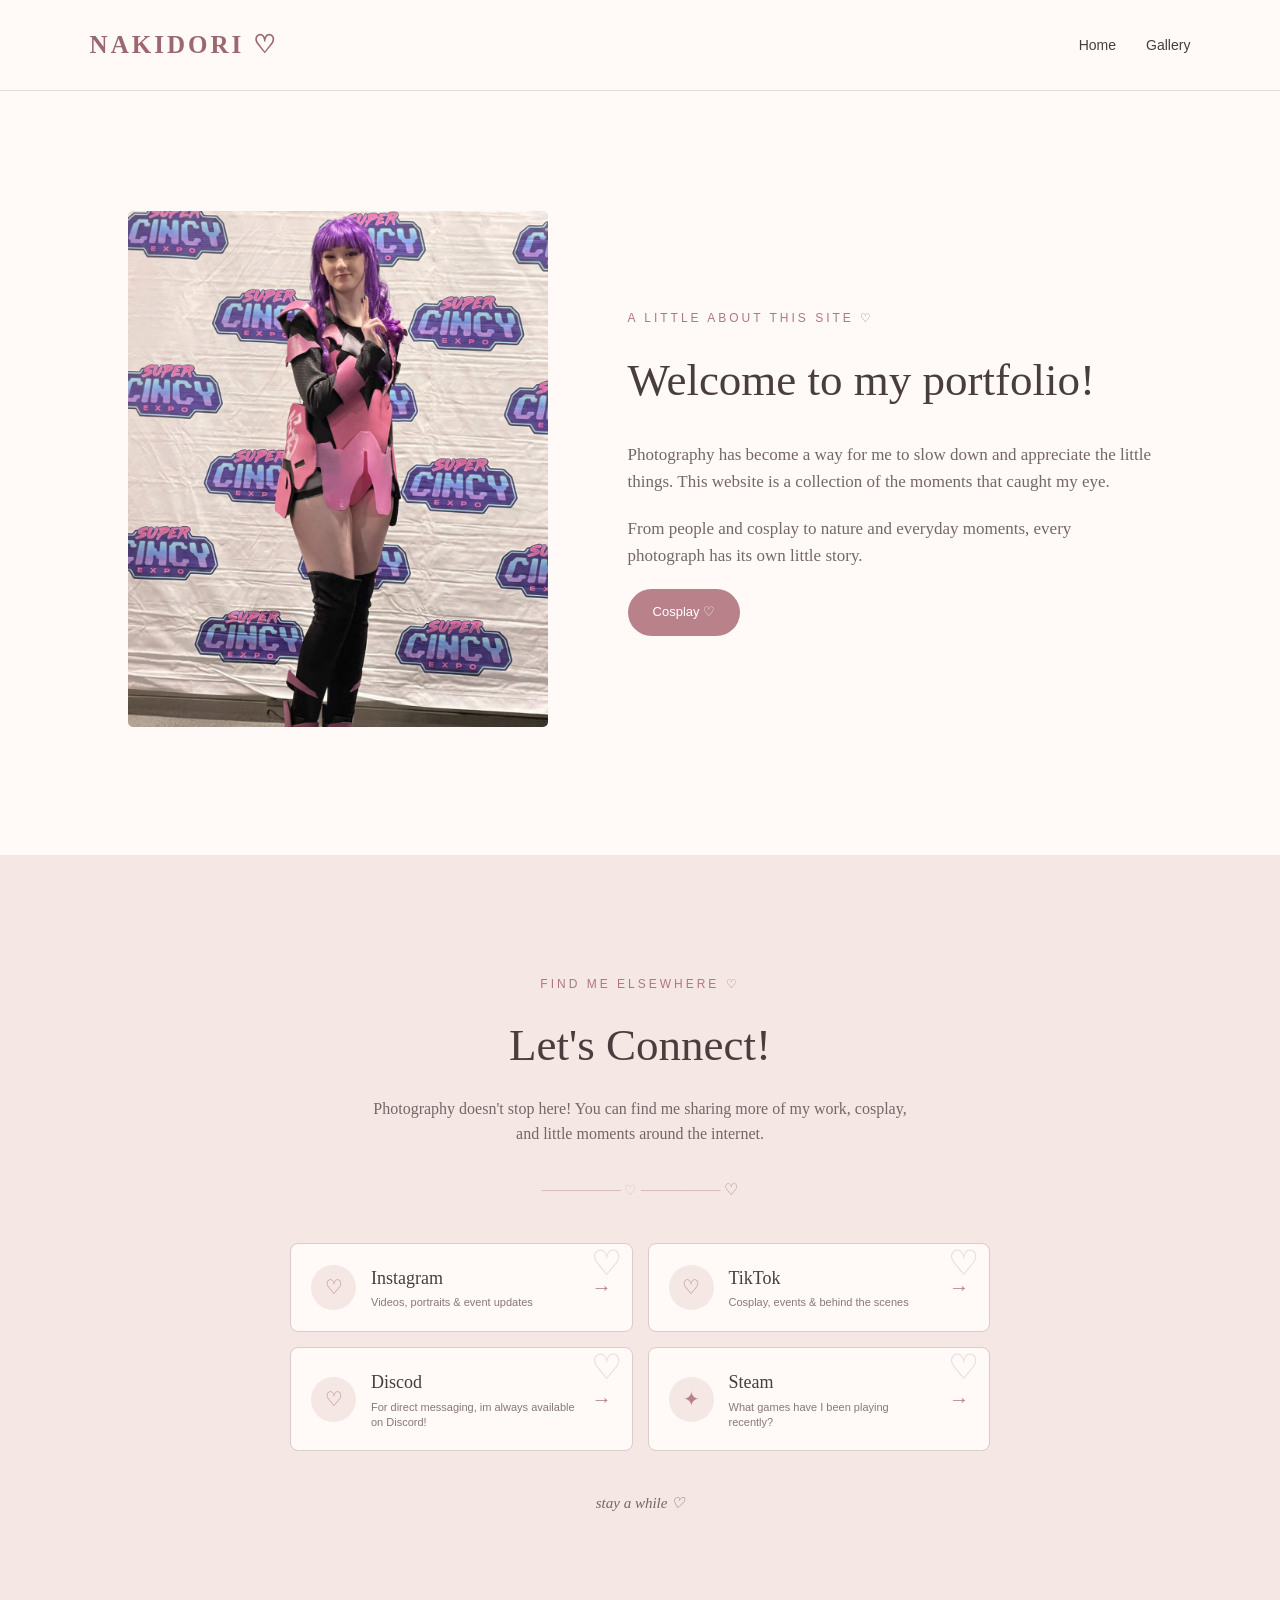
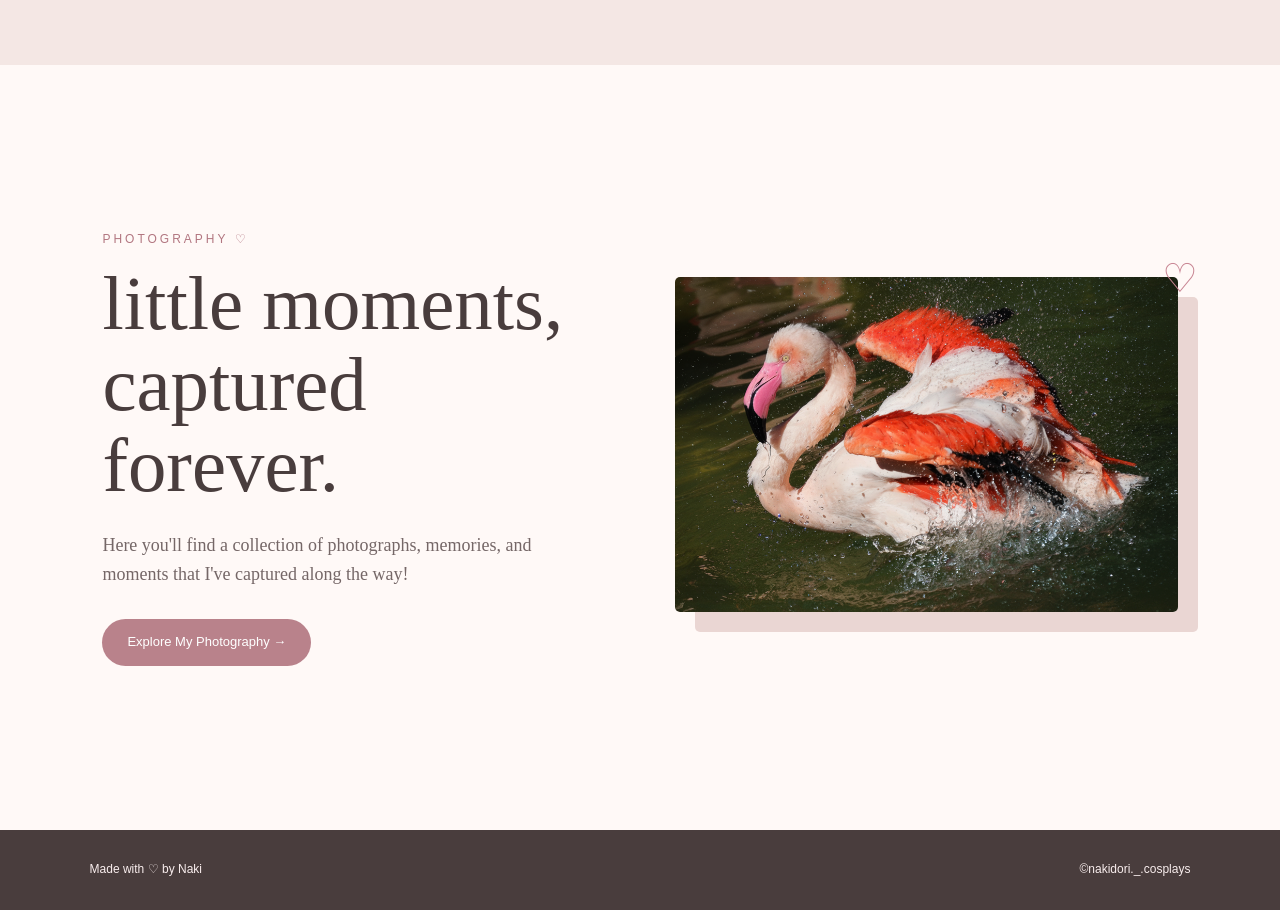
==== commit adcb313c: "Update social media links and text in index.html" ====
--- a/index.html
+++ b/index.html
@@ -184,7 +184,7 @@
         <!-- TikTok -->
 
         <a
-            href="www.tiktok.com/@nakidori._.cosplays"
+            href="https://www.tiktok.com/@nakidori._.cosplays"
             target="_blank"
             class="social-card"
         >
@@ -216,7 +216,7 @@
         <!-- Discord -->
 
         <a
-            href="discordapp.com/users/757360305398481057"
+            href="https://discordapp.com/users/757360305398481057"
             target="_blank"
             class="social-card"
         >
@@ -260,7 +260,7 @@
             <div class="social-card-text">
 
                 <span class="social-name">
-                    Stam
+                    Steam
                 </span>
 
                 <span class="social-description">
